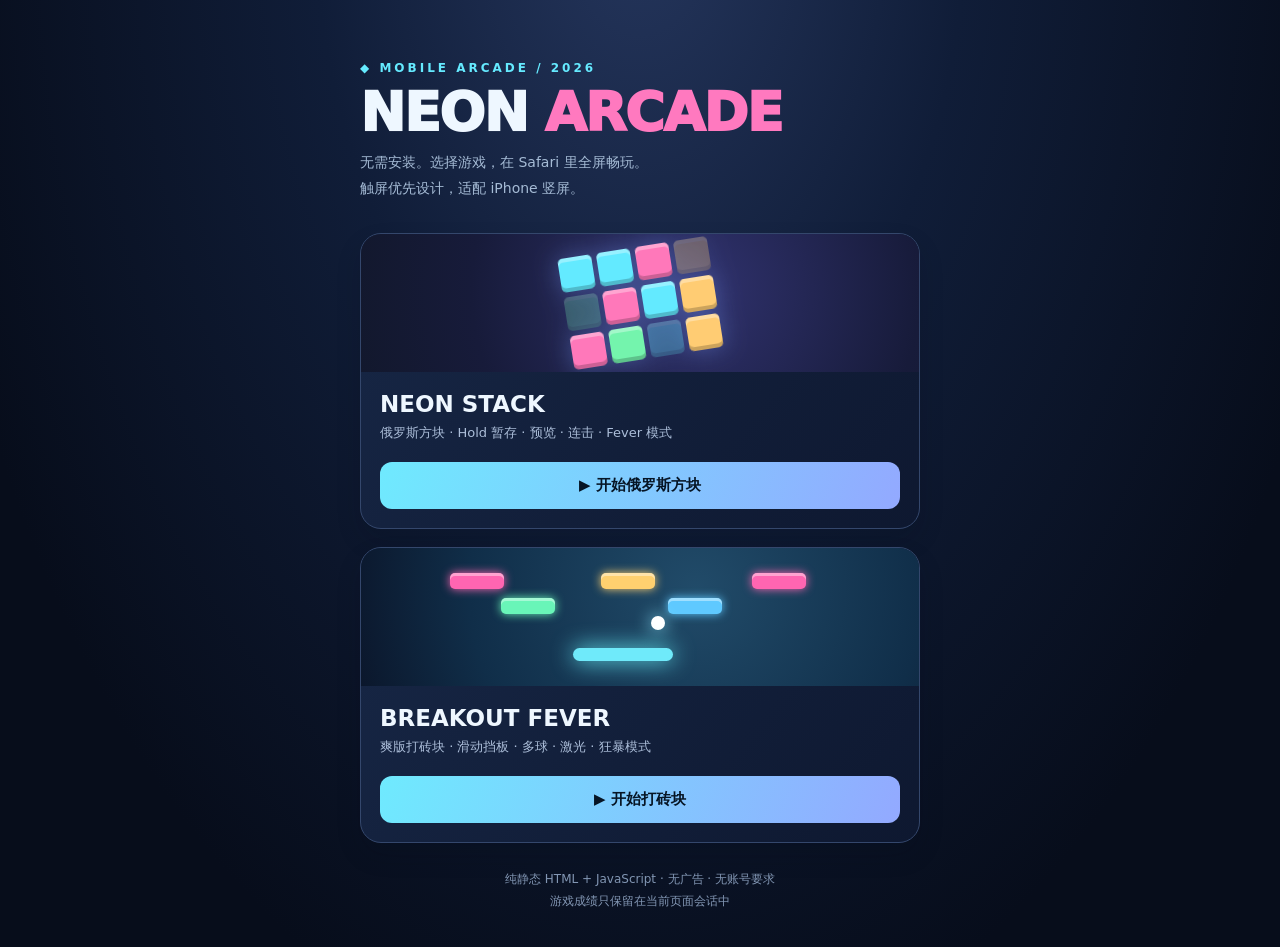
==== index.html @ 748b2497 "Add index.html to NEON ARCADE" ====
<!doctype html>
<html lang="zh-CN">
<head>
<meta charset="utf-8">
<meta name="viewport" content="width=device-width, initial-scale=1, viewport-fit=cover">
<meta name="theme-color" content="#0c1428">
<title>NEON ARCADE · 掌上游乐场</title>
<style>
:root{color-scheme:dark;font-family:system-ui,-apple-system,"PingFang SC",sans-serif}
*{box-sizing:border-box}html{min-height:100%;background:#070d1b}body{margin:0;color:#eef7ff;background:radial-gradient(ellipse at 50% -10%,#25365d 0,#101d38 36%,#070d1b 80%);min-height:100dvh}
main{max-width:600px;margin:0 auto;padding:max(27px,env(safe-area-inset-top)) 20px max(35px,env(safe-area-inset-bottom))}
.overline{font-size:12px;letter-spacing:3px;color:#65eaff;font-weight:800}.header{margin:34px 0 32px}.header h1{margin:8px 0 8px;font-size:clamp(36px,10vw,54px);font-weight:950;letter-spacing:-1.5px;line-height:1.1}.header h1 span{color:#ff79bf}.header p{color:#a5bbd5;font-size:14px;line-height:1.8;margin:0}
.grid{display:grid;gap:18px}.card{background:linear-gradient(130deg,#172746,#0e1830);border:1px solid #34476c;border-radius:21px;overflow:hidden;box-shadow:0 12px 25px #060b1926}.art{height:138px;display:flex;align-items:center;justify-content:center;position:relative;overflow:hidden}.art.tetris{background:radial-gradient(circle at 60% 40%,#30326e,#171b3a 65%,#12182d)}.art.breakout{background:radial-gradient(circle at 60% 30%,#214b69,#102e49 65%,#0b172c)}.bricks{display:grid;grid-template-columns:repeat(4,34px);grid-auto-rows:34px;gap:5px;transform:rotate(-9deg);filter:drop-shadow(0 0 12px #799afa66)}.bricks i{display:block;border-radius:5px;box-shadow:inset 0 4px #ffffff55,inset 0 -4px #00000033;background:#63eaff}.bricks i:nth-child(3n){background:#ff78ba}.bricks i:nth-child(4n){background:#ffcc73}.bricks i:nth-child(5n){background:#74f4ad}.art.breakout .tile{position:absolute;height:16px;width:54px;border-radius:5px;box-shadow:0 0 10px currentColor,inset 0 3px #ffffff66}.art.breakout .paddle{position:absolute;bottom:25px;left:38%;width:100px;height:13px;background:#6feafa;border-radius:12px;box-shadow:0 0 22px #68eff9}.art.breakout .ball{position:absolute;left:52%;bottom:56px;width:14px;height:14px;border-radius:50%;background:white;box-shadow:0 0 17px #8ee9ff}
.body{padding:19px}.body h2{font-size:23px;margin:0 0 5px}.body p{font-size:13px;color:#acbed9;margin:0 0 18px;line-height:1.7}a.play{display:block;text-align:center;text-decoration:none;color:#061525;background:linear-gradient(110deg,#6feafe,#93a9ff);font-weight:900;border-radius:12px;padding:14px;font-size:15px;touch-action:manipulation}a.play:focus-visible{outline:3px solid #ffcc66;outline-offset:3px}.footer{margin-top:26px;color:#8296b3;font-size:12px;text-align:center;line-height:1.8}
</style>
</head>
<body><main>
<header class="header"><div class="overline">◆ MOBILE ARCADE / 2026</div><h1>NEON <span>ARCADE</span></h1><p>无需安装。选择游戏，在 Safari 里全屏畅玩。<br>触屏优先设计，适配 iPhone 竖屏。</p></header>
<div class="grid">
  <section class="card"><div class="art tetris" aria-hidden="true"><div class="bricks"><i></i><i></i><i></i><i style="opacity:.3"></i><i style="opacity:.25"></i><i></i><i></i><i></i><i></i><i></i><i style="opacity:.3"></i><i></i></div></div><div class="body"><h2>NEON STACK</h2><p>俄罗斯方块 · Hold 暂存 · 预览 · 连击 · Fever 模式</p><a class="play" href="tetris.html">▶ 开始俄罗斯方块</a></div></section>
  <section class="card"><div class="art breakout" aria-hidden="true"><div class="tile" style="top:25px;left:16%;background:#ff65b1;color:#ff65b1"></div><div class="tile" style="top:25px;left:43%;background:#ffd06f;color:#ffd06f"></div><div class="tile" style="top:25px;left:70%;background:#ff65b1;color:#ff65b1"></div><div class="tile" style="top:50px;left:25%;background:#69f5b8;color:#69f5b8"></div><div class="tile" style="top:50px;left:55%;background:#5fc9ff;color:#5fc9ff"></div><div class="ball"></div><div class="paddle"></div></div><div class="body"><h2>BREAKOUT FEVER</h2><p>爽版打砖块 · 滑动挡板 · 多球 · 激光 · 狂暴模式</p><a class="play" href="breakout.html">▶ 开始打砖块</a></div></section>
</div>
<footer class="footer">纯静态 HTML + JavaScript · 无广告 · 无账号要求<br>游戏成绩只保留在当前页面会话中</footer>
</main></body></html>
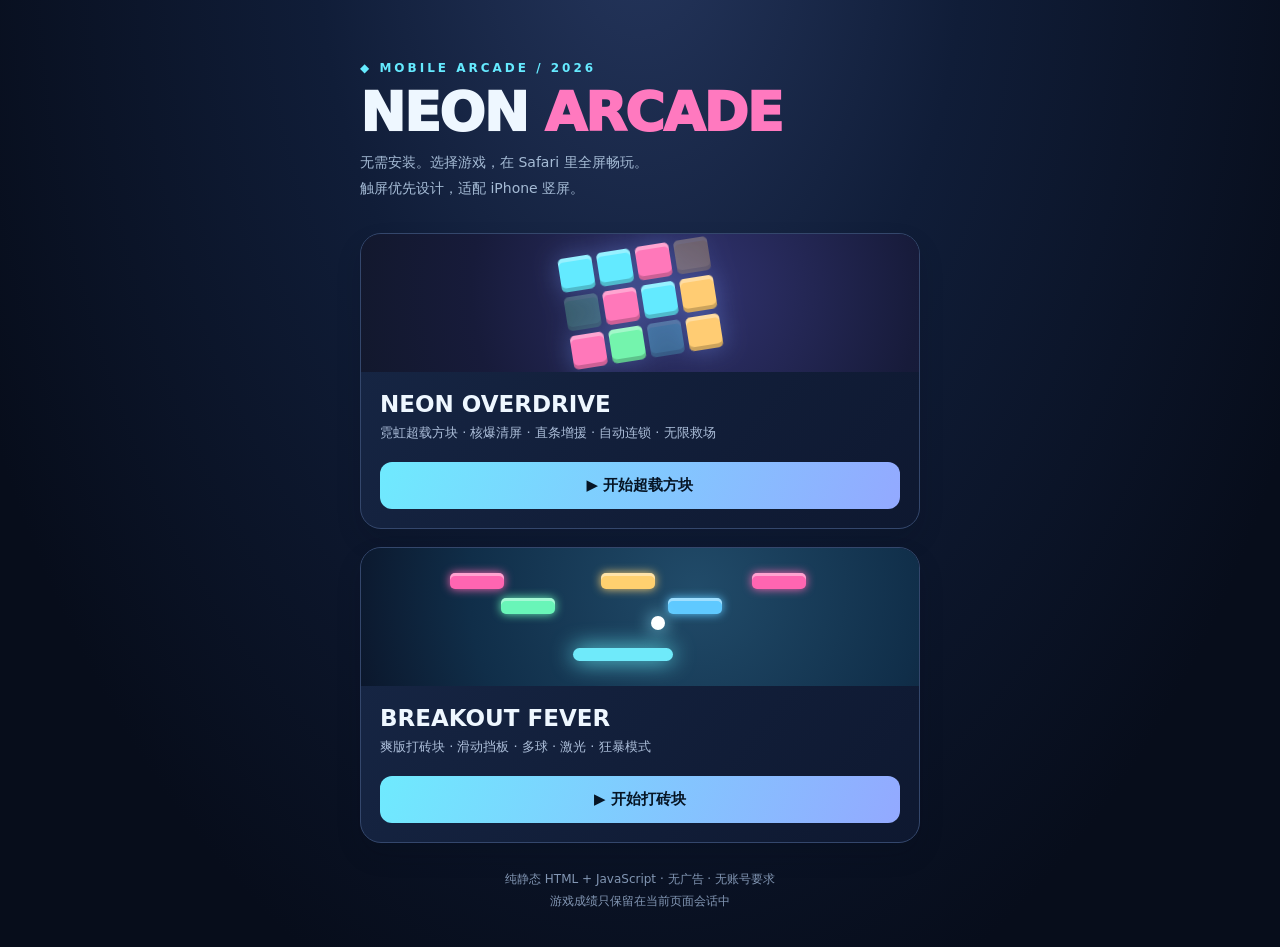
==== commit da6263be: "Update arcade lobby for NEON OVERDRIVE" ====
--- a/index.html
+++ b/index.html
@@ -17,7 +17,7 @@
 <body><main>
 <header class="header"><div class="overline">◆ MOBILE ARCADE / 2026</div><h1>NEON <span>ARCADE</span></h1><p>无需安装。选择游戏，在 Safari 里全屏畅玩。<br>触屏优先设计，适配 iPhone 竖屏。</p></header>
 <div class="grid">
-  <section class="card"><div class="art tetris" aria-hidden="true"><div class="bricks"><i></i><i></i><i></i><i style="opacity:.3"></i><i style="opacity:.25"></i><i></i><i></i><i></i><i></i><i></i><i style="opacity:.3"></i><i></i></div></div><div class="body"><h2>NEON STACK</h2><p>俄罗斯方块 · Hold 暂存 · 预览 · 连击 · Fever 模式</p><a class="play" href="tetris.html">▶ 开始俄罗斯方块</a></div></section>
+  <section class="card"><div class="art tetris" aria-hidden="true"><div class="bricks"><i></i><i></i><i></i><i style="opacity:.3"></i><i style="opacity:.25"></i><i></i><i></i><i></i><i></i><i></i><i style="opacity:.3"></i><i></i></div></div><div class="body"><h2>NEON OVERDRIVE</h2><p>霓虹超载方块 · 核爆清屏 · 直条增援 · 自动连锁 · 无限救场</p><a class="play" href="tetris.html">▶ 开始超载方块</a></div></section>
   <section class="card"><div class="art breakout" aria-hidden="true"><div class="tile" style="top:25px;left:16%;background:#ff65b1;color:#ff65b1"></div><div class="tile" style="top:25px;left:43%;background:#ffd06f;color:#ffd06f"></div><div class="tile" style="top:25px;left:70%;background:#ff65b1;color:#ff65b1"></div><div class="tile" style="top:50px;left:25%;background:#69f5b8;color:#69f5b8"></div><div class="tile" style="top:50px;left:55%;background:#5fc9ff;color:#5fc9ff"></div><div class="ball"></div><div class="paddle"></div></div><div class="body"><h2>BREAKOUT FEVER</h2><p>爽版打砖块 · 滑动挡板 · 多球 · 激光 · 狂暴模式</p><a class="play" href="breakout.html">▶ 开始打砖块</a></div></section>
 </div>
 <footer class="footer">纯静态 HTML + JavaScript · 无广告 · 无账号要求<br>游戏成绩只保留在当前页面会话中</footer>
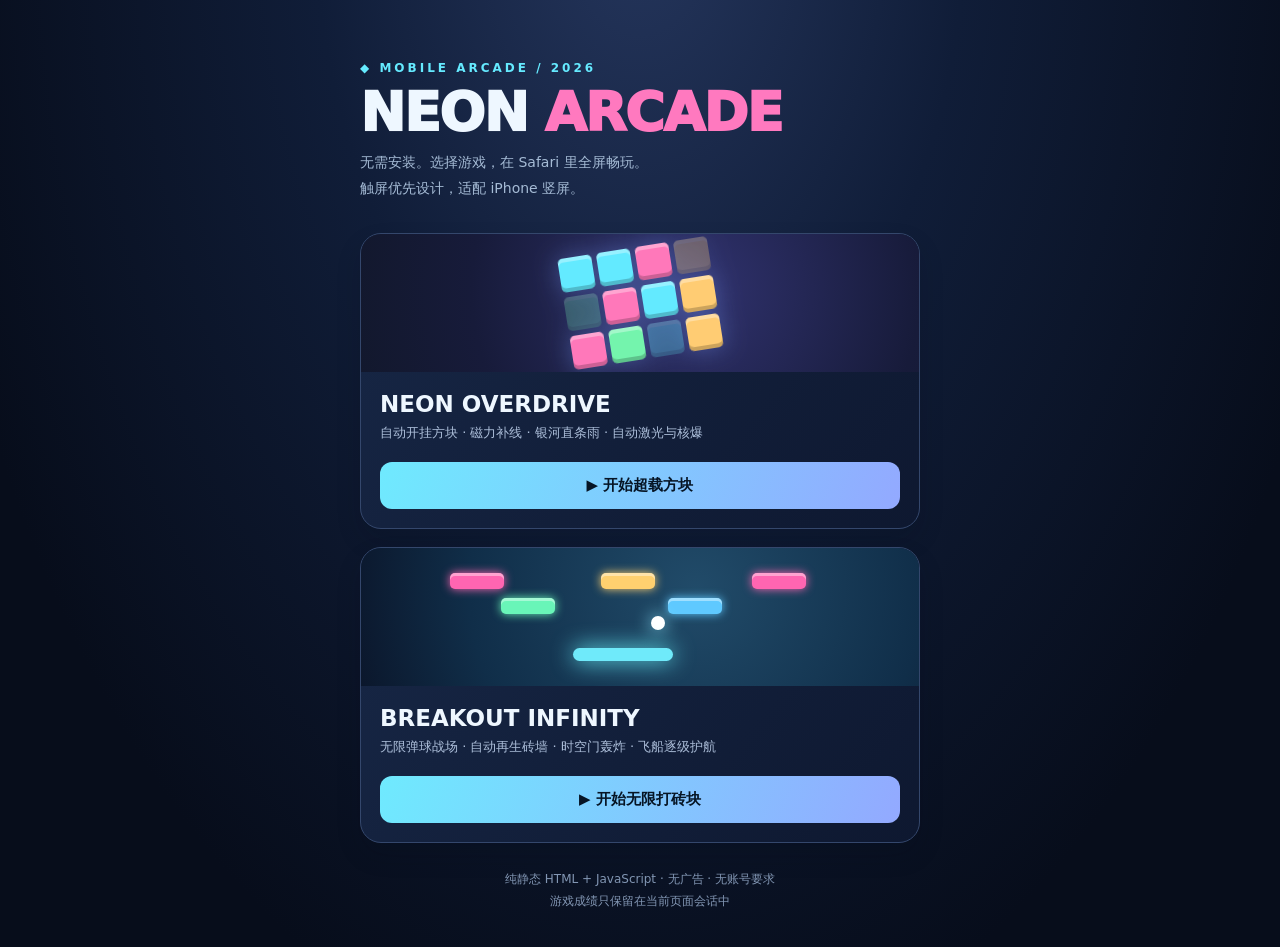
==== commit e04eb5bd: "Update arcade lobby for passive Overdrive and endless pinball fleet" ====
--- a/index.html
+++ b/index.html
@@ -17,8 +17,8 @@
 <body><main>
 <header class="header"><div class="overline">◆ MOBILE ARCADE / 2026</div><h1>NEON <span>ARCADE</span></h1><p>无需安装。选择游戏，在 Safari 里全屏畅玩。<br>触屏优先设计，适配 iPhone 竖屏。</p></header>
 <div class="grid">
-  <section class="card"><div class="art tetris" aria-hidden="true"><div class="bricks"><i></i><i></i><i></i><i style="opacity:.3"></i><i style="opacity:.25"></i><i></i><i></i><i></i><i></i><i></i><i style="opacity:.3"></i><i></i></div></div><div class="body"><h2>NEON OVERDRIVE</h2><p>霓虹超载方块 · 核爆清屏 · 直条增援 · 自动连锁 · 无限救场</p><a class="play" href="tetris.html">▶ 开始超载方块</a></div></section>
-  <section class="card"><div class="art breakout" aria-hidden="true"><div class="tile" style="top:25px;left:16%;background:#ff65b1;color:#ff65b1"></div><div class="tile" style="top:25px;left:43%;background:#ffd06f;color:#ffd06f"></div><div class="tile" style="top:25px;left:70%;background:#ff65b1;color:#ff65b1"></div><div class="tile" style="top:50px;left:25%;background:#69f5b8;color:#69f5b8"></div><div class="tile" style="top:50px;left:55%;background:#5fc9ff;color:#5fc9ff"></div><div class="ball"></div><div class="paddle"></div></div><div class="body"><h2>BREAKOUT FEVER</h2><p>爽版打砖块 · 滑动挡板 · 多球 · 激光 · 狂暴模式</p><a class="play" href="breakout.html">▶ 开始打砖块</a></div></section>
+  <section class="card"><div class="art tetris" aria-hidden="true"><div class="bricks"><i></i><i></i><i></i><i style="opacity:.3"></i><i style="opacity:.25"></i><i></i><i></i><i></i><i></i><i></i><i style="opacity:.3"></i><i></i></div></div><div class="body"><h2>NEON OVERDRIVE</h2><p>自动开挂方块 · 磁力补线 · 银河直条雨 · 自动激光与核爆</p><a class="play" href="tetris.html">▶ 开始超载方块</a></div></section>
+  <section class="card"><div class="art breakout" aria-hidden="true"><div class="tile" style="top:25px;left:16%;background:#ff65b1;color:#ff65b1"></div><div class="tile" style="top:25px;left:43%;background:#ffd06f;color:#ffd06f"></div><div class="tile" style="top:25px;left:70%;background:#ff65b1;color:#ff65b1"></div><div class="tile" style="top:50px;left:25%;background:#69f5b8;color:#69f5b8"></div><div class="tile" style="top:50px;left:55%;background:#5fc9ff;color:#5fc9ff"></div><div class="ball"></div><div class="paddle"></div></div><div class="body"><h2>BREAKOUT INFINITY</h2><p>无限弹球战场 · 自动再生砖墙 · 时空门轰炸 · 飞船逐级护航</p><a class="play" href="breakout.html">▶ 开始无限打砖块</a></div></section>
 </div>
 <footer class="footer">纯静态 HTML + JavaScript · 无广告 · 无账号要求<br>游戏成绩只保留在当前页面会话中</footer>
 </main></body></html>
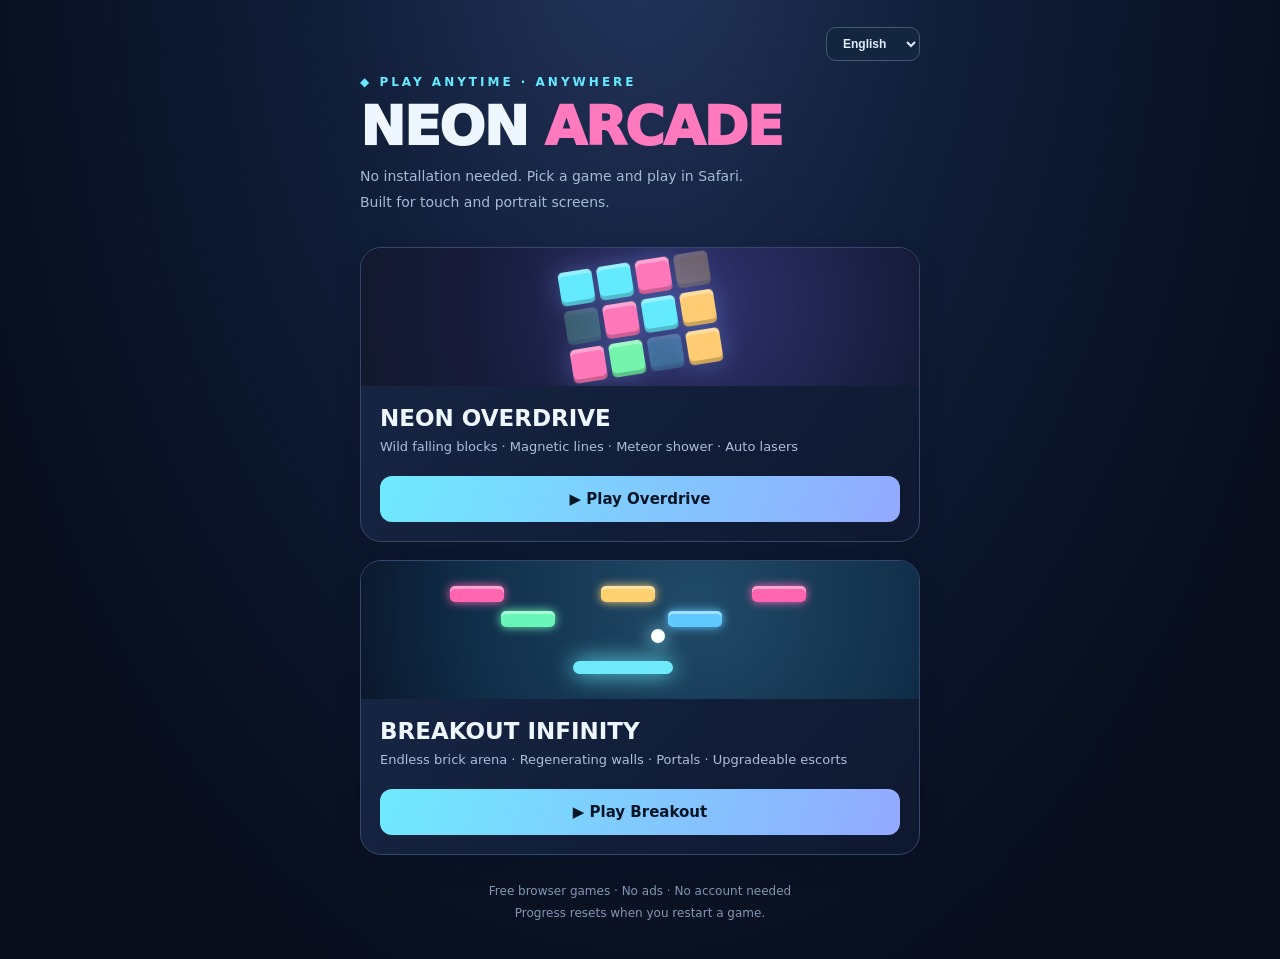
==== commit 3732baf8: "Add English-first Japanese and Chinese switching to arcade lobby" ====
--- a/index.html
+++ b/index.html
@@ -1,24 +1,24 @@
 <!doctype html>
-<html lang="zh-CN">
+<html lang="en">
 <head>
 <meta charset="utf-8">
 <meta name="viewport" content="width=device-width, initial-scale=1, viewport-fit=cover">
 <meta name="theme-color" content="#0c1428">
-<title>NEON ARCADE · 掌上游乐场</title>
+<title>NEON ARCADE</title>
 <style>
 :root{color-scheme:dark;font-family:system-ui,-apple-system,"PingFang SC",sans-serif}
 *{box-sizing:border-box}html{min-height:100%;background:#070d1b}body{margin:0;color:#eef7ff;background:radial-gradient(ellipse at 50% -10%,#25365d 0,#101d38 36%,#070d1b 80%);min-height:100dvh}
 main{max-width:600px;margin:0 auto;padding:max(27px,env(safe-area-inset-top)) 20px max(35px,env(safe-area-inset-bottom))}
-.overline{font-size:12px;letter-spacing:3px;color:#65eaff;font-weight:800}.header{margin:34px 0 32px}.header h1{margin:8px 0 8px;font-size:clamp(36px,10vw,54px);font-weight:950;letter-spacing:-1.5px;line-height:1.1}.header h1 span{color:#ff79bf}.header p{color:#a5bbd5;font-size:14px;line-height:1.8;margin:0}
+.overline{font-size:12px;letter-spacing:3px;color:#65eaff;font-weight:800}.header{margin:14px 0 32px}.header h1{margin:8px 0 8px;font-size:clamp(36px,10vw,54px);font-weight:950;letter-spacing:-1.5px;line-height:1.1}.header h1 span{color:#ff79bf}.header p{color:#a5bbd5;font-size:14px;line-height:1.8;margin:0}
 .grid{display:grid;gap:18px}.card{background:linear-gradient(130deg,#172746,#0e1830);border:1px solid #34476c;border-radius:21px;overflow:hidden;box-shadow:0 12px 25px #060b1926}.art{height:138px;display:flex;align-items:center;justify-content:center;position:relative;overflow:hidden}.art.tetris{background:radial-gradient(circle at 60% 40%,#30326e,#171b3a 65%,#12182d)}.art.breakout{background:radial-gradient(circle at 60% 30%,#214b69,#102e49 65%,#0b172c)}.bricks{display:grid;grid-template-columns:repeat(4,34px);grid-auto-rows:34px;gap:5px;transform:rotate(-9deg);filter:drop-shadow(0 0 12px #799afa66)}.bricks i{display:block;border-radius:5px;box-shadow:inset 0 4px #ffffff55,inset 0 -4px #00000033;background:#63eaff}.bricks i:nth-child(3n){background:#ff78ba}.bricks i:nth-child(4n){background:#ffcc73}.bricks i:nth-child(5n){background:#74f4ad}.art.breakout .tile{position:absolute;height:16px;width:54px;border-radius:5px;box-shadow:0 0 10px currentColor,inset 0 3px #ffffff66}.art.breakout .paddle{position:absolute;bottom:25px;left:38%;width:100px;height:13px;background:#6feafa;border-radius:12px;box-shadow:0 0 22px #68eff9}.art.breakout .ball{position:absolute;left:52%;bottom:56px;width:14px;height:14px;border-radius:50%;background:white;box-shadow:0 0 17px #8ee9ff}
 .body{padding:19px}.body h2{font-size:23px;margin:0 0 5px}.body p{font-size:13px;color:#acbed9;margin:0 0 18px;line-height:1.7}a.play{display:block;text-align:center;text-decoration:none;color:#061525;background:linear-gradient(110deg,#6feafe,#93a9ff);font-weight:900;border-radius:12px;padding:14px;font-size:15px;touch-action:manipulation}a.play:focus-visible{outline:3px solid #ffcc66;outline-offset:3px}.footer{margin-top:26px;color:#8296b3;font-size:12px;text-align:center;line-height:1.8}
-</style>
+.language-bar{display:flex;justify-content:flex-end}.language-bar select{color:#dcefff;background:#14253f;border:1px solid #435777;border-radius:10px;font-size:12px;font-weight:700;padding:8px 12px;max-width:160px}</style>
 </head>
-<body><main>
-<header class="header"><div class="overline">◆ MOBILE ARCADE / 2026</div><h1>NEON <span>ARCADE</span></h1><p>无需安装。选择游戏，在 Safari 里全屏畅玩。<br>触屏优先设计，适配 iPhone 竖屏。</p></header>
+<body><main><div class="language-bar"><select id="arcade-language" aria-label="Language"><option value="en">English</option><option value="zh-CN">简体中文</option><option value="ja">日本語</option></select></div>
+<header class="header"><div class="overline">◆ PLAY ANYTIME · ANYWHERE</div><h1>NEON <span>ARCADE</span></h1><p data-i18n="无需安装。选择游戏，在 Safari 里全屏畅玩。<br>触屏优先设计，适配 iPhone 竖屏。" data-i18n-html>No installation needed. Pick a game and play in Safari.<br>Built for touch and portrait screens.</p></header>
 <div class="grid">
-  <section class="card"><div class="art tetris" aria-hidden="true"><div class="bricks"><i></i><i></i><i></i><i style="opacity:.3"></i><i style="opacity:.25"></i><i></i><i></i><i></i><i></i><i></i><i style="opacity:.3"></i><i></i></div></div><div class="body"><h2>NEON OVERDRIVE</h2><p>自动开挂方块 · 磁力补线 · 银河直条雨 · 自动激光与核爆</p><a class="play" href="tetris.html">▶ 开始超载方块</a></div></section>
-  <section class="card"><div class="art breakout" aria-hidden="true"><div class="tile" style="top:25px;left:16%;background:#ff65b1;color:#ff65b1"></div><div class="tile" style="top:25px;left:43%;background:#ffd06f;color:#ffd06f"></div><div class="tile" style="top:25px;left:70%;background:#ff65b1;color:#ff65b1"></div><div class="tile" style="top:50px;left:25%;background:#69f5b8;color:#69f5b8"></div><div class="tile" style="top:50px;left:55%;background:#5fc9ff;color:#5fc9ff"></div><div class="ball"></div><div class="paddle"></div></div><div class="body"><h2>BREAKOUT INFINITY</h2><p>无限弹球战场 · 自动再生砖墙 · 时空门轰炸 · 飞船逐级护航</p><a class="play" href="breakout.html">▶ 开始无限打砖块</a></div></section>
+  <section class="card"><div class="art tetris" aria-hidden="true"><div class="bricks"><i></i><i></i><i></i><i style="opacity:.3"></i><i style="opacity:.25"></i><i></i><i></i><i></i><i></i><i></i><i style="opacity:.3"></i><i></i></div></div><div class="body"><h2>NEON OVERDRIVE</h2><p data-i18n="自动开挂方块 · 磁力补线 · 银河直条雨 · 自动激光与核爆">Wild falling blocks · Magnetic lines · Meteor shower · Auto lasers</p><a class="play" href="tetris.html" data-i18n="▶ 开始超载方块">▶ Play Overdrive</a></div></section>
+  <section class="card"><div class="art breakout" aria-hidden="true"><div class="tile" style="top:25px;left:16%;background:#ff65b1;color:#ff65b1"></div><div class="tile" style="top:25px;left:43%;background:#ffd06f;color:#ffd06f"></div><div class="tile" style="top:25px;left:70%;background:#ff65b1;color:#ff65b1"></div><div class="tile" style="top:50px;left:25%;background:#69f5b8;color:#69f5b8"></div><div class="tile" style="top:50px;left:55%;background:#5fc9ff;color:#5fc9ff"></div><div class="ball"></div><div class="paddle"></div></div><div class="body"><h2>BREAKOUT INFINITY</h2><p data-i18n="无限弹球战场 · 自动再生砖墙 · 时空门轰炸 · 飞船逐级护航">Endless brick arena · Regenerating walls · Portals · Upgradeable escorts</p><a class="play" href="breakout.html" data-i18n="▶ 开始无限打砖块">▶ Play Breakout</a></div></section>
 </div>
-<footer class="footer">纯静态 HTML + JavaScript · 无广告 · 无账号要求<br>游戏成绩只保留在当前页面会话中</footer>
-</main></body></html>+<footer class="footer" data-i18n="纯静态 HTML + JavaScript · 无广告 · 无账号要求<br>游戏成绩只保留在当前页面会话中" data-i18n-html>Free browser games · No ads · No account needed<br>Progress resets when you restart a game.</footer>
+</main><script src="locale.js"></script><script>ArcadeLang.attach();</script></body></html>
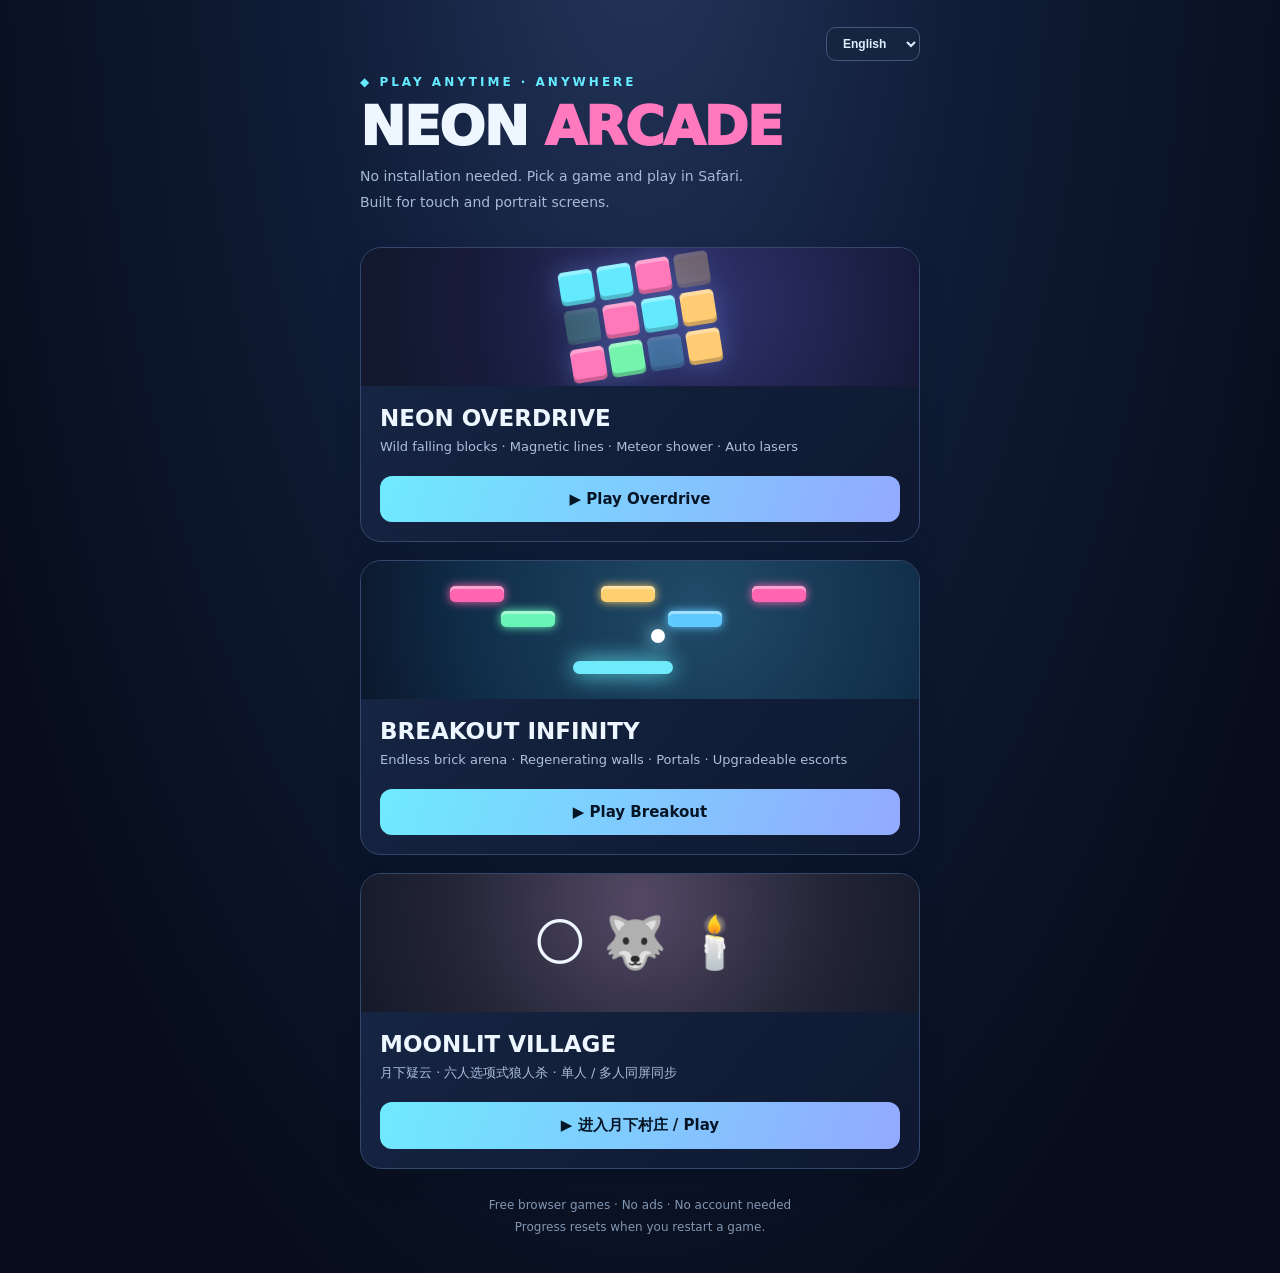
==== commit 9b7d8ced: "Add Moonlit Village multiplayer game to Neon Arcade homepage" ====
--- a/index.html
+++ b/index.html
@@ -19,6 +19,7 @@
 <div class="grid">
   <section class="card"><div class="art tetris" aria-hidden="true"><div class="bricks"><i></i><i></i><i></i><i style="opacity:.3"></i><i style="opacity:.25"></i><i></i><i></i><i></i><i></i><i></i><i style="opacity:.3"></i><i></i></div></div><div class="body"><h2>NEON OVERDRIVE</h2><p data-i18n="自动开挂方块 · 磁力补线 · 银河直条雨 · 自动激光与核爆">Wild falling blocks · Magnetic lines · Meteor shower · Auto lasers</p><a class="play" href="tetris.html" data-i18n="▶ 开始超载方块">▶ Play Overdrive</a></div></section>
   <section class="card"><div class="art breakout" aria-hidden="true"><div class="tile" style="top:25px;left:16%;background:#ff65b1;color:#ff65b1"></div><div class="tile" style="top:25px;left:43%;background:#ffd06f;color:#ffd06f"></div><div class="tile" style="top:25px;left:70%;background:#ff65b1;color:#ff65b1"></div><div class="tile" style="top:50px;left:25%;background:#69f5b8;color:#69f5b8"></div><div class="tile" style="top:50px;left:55%;background:#5fc9ff;color:#5fc9ff"></div><div class="ball"></div><div class="paddle"></div></div><div class="body"><h2>BREAKOUT INFINITY</h2><p data-i18n="无限弹球战场 · 自动再生砖墙 · 时空门轰炸 · 飞船逐级护航">Endless brick arena · Regenerating walls · Portals · Upgradeable escorts</p><a class="play" href="breakout.html" data-i18n="▶ 开始无限打砖块">▶ Play Breakout</a></div></section>
+  <section class="card"><div class="art" style="background:radial-gradient(circle at 50% 20%,#544965,#252638 60%,#141928);font-size:51px" aria-hidden="true">🌕 🐺 🕯️</div><div class="body"><h2>MOONLIT VILLAGE</h2><p>月下疑云 · 六人选项式狼人杀 · 单人 / 多人同屏同步</p><a class="play" href="moonlit-village/">▶ 进入月下村庄 / Play</a></div></section>
 </div>
 <footer class="footer" data-i18n="纯静态 HTML + JavaScript · 无广告 · 无账号要求<br>游戏成绩只保留在当前页面会话中" data-i18n-html>Free browser games · No ads · No account needed<br>Progress resets when you restart a game.</footer>
 </main><script src="locale.js"></script><script>ArcadeLang.attach();</script></body></html>
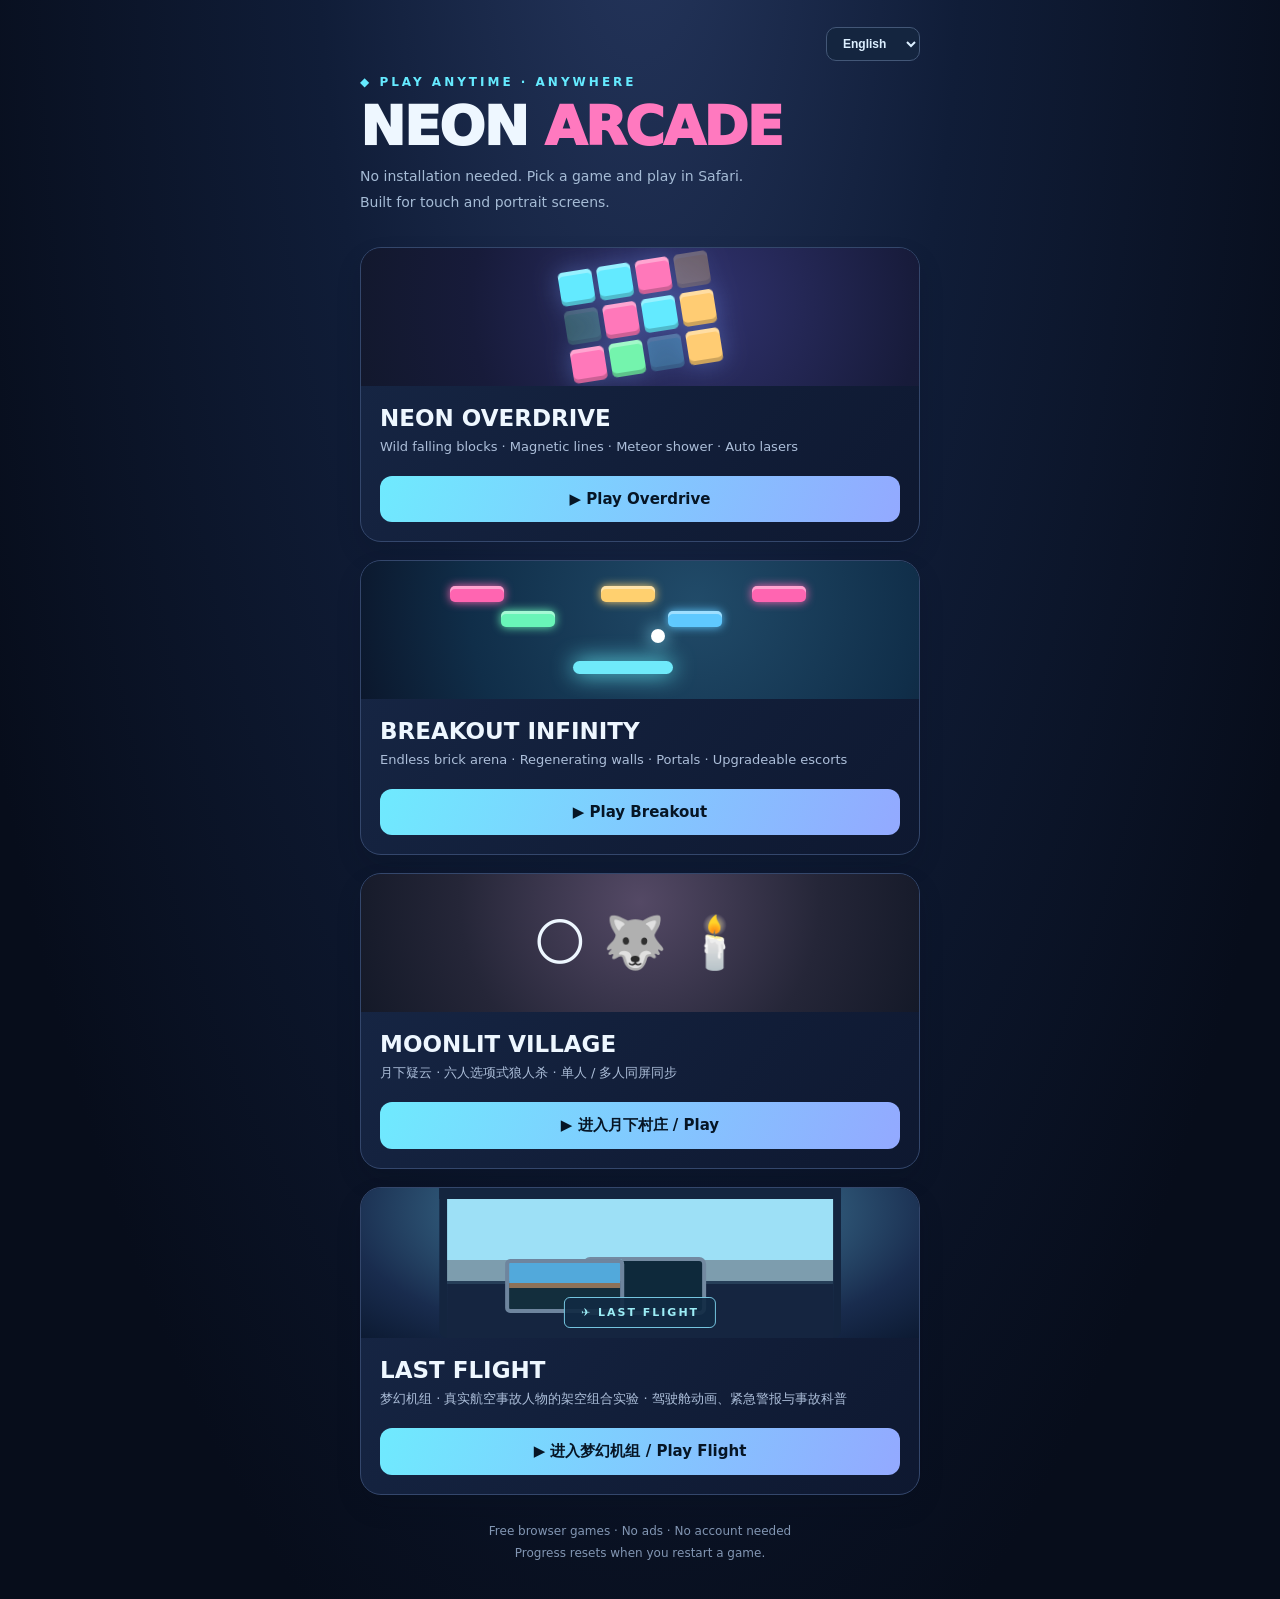
==== commit 4c5abd84: "feat: add Last Flight to Neon Arcade launcher" ====
--- a/index.html
+++ b/index.html
@@ -20,6 +20,7 @@
   <section class="card"><div class="art tetris" aria-hidden="true"><div class="bricks"><i></i><i></i><i></i><i style="opacity:.3"></i><i style="opacity:.25"></i><i></i><i></i><i></i><i></i><i></i><i style="opacity:.3"></i><i></i></div></div><div class="body"><h2>NEON OVERDRIVE</h2><p data-i18n="自动开挂方块 · 磁力补线 · 银河直条雨 · 自动激光与核爆">Wild falling blocks · Magnetic lines · Meteor shower · Auto lasers</p><a class="play" href="tetris.html" data-i18n="▶ 开始超载方块">▶ Play Overdrive</a></div></section>
   <section class="card"><div class="art breakout" aria-hidden="true"><div class="tile" style="top:25px;left:16%;background:#ff65b1;color:#ff65b1"></div><div class="tile" style="top:25px;left:43%;background:#ffd06f;color:#ffd06f"></div><div class="tile" style="top:25px;left:70%;background:#ff65b1;color:#ff65b1"></div><div class="tile" style="top:50px;left:25%;background:#69f5b8;color:#69f5b8"></div><div class="tile" style="top:50px;left:55%;background:#5fc9ff;color:#5fc9ff"></div><div class="ball"></div><div class="paddle"></div></div><div class="body"><h2>BREAKOUT INFINITY</h2><p data-i18n="无限弹球战场 · 自动再生砖墙 · 时空门轰炸 · 飞船逐级护航">Endless brick arena · Regenerating walls · Portals · Upgradeable escorts</p><a class="play" href="breakout.html" data-i18n="▶ 开始无限打砖块">▶ Play Breakout</a></div></section>
   <section class="card"><div class="art" style="background:radial-gradient(circle at 50% 20%,#544965,#252638 60%,#141928);font-size:51px" aria-hidden="true">🌕 🐺 🕯️</div><div class="body"><h2>MOONLIT VILLAGE</h2><p>月下疑云 · 六人选项式狼人杀 · 单人 / 多人同屏同步</p><a class="play" href="moonlit-village/">▶ 进入月下村庄 / Play</a></div></section>
+  <section class="card"><div class="art" style="background:radial-gradient(ellipse at 50% 15%,#8dcbe4 0%,#386a89 35%,#192c4e 75%,#0c1a32);height:150px;position:relative;overflow:hidden" aria-hidden="true"><div style="position:absolute;top:0;left:50%;transform:translateX(-50%);width:72%;height:100%;border-left:8px solid #14253f;border-right:8px solid #14253f;border-top:11px solid #14253f;background:linear-gradient(#9de0f6 0 44%,#7d9dae 44% 59%,#263e58 59% 61%,#152540 61%);border-radius:0 0 8px 8px"><div style="position:absolute;bottom:18%;left:15%;height:39%;width:31%;border:4px solid #6e859e;border-radius:5px;background:linear-gradient(#52a9db 0 44%,#8d7259 44% 54%,#132e3d 54%);box-shadow:80px 0 0 -2px #0e293b,80px 0 0 2px #738aa1"></div></div><div style="position:absolute;bottom:10px;left:50%;transform:translateX(-50%);background:#112a44e8;color:#9cedf6;font-size:11px;letter-spacing:2px;font-weight:900;padding:8px 16px;border:1px solid #74c4df;border-radius:6px;white-space:nowrap">✈ LAST FLIGHT</div></div><div class="body"><h2>LAST FLIGHT</h2><p>梦幻机组 · 真实航空事故人物的架空组合实验 · 驾驶舱动画、紧急警报与事故科普</p><a class="play" href="last-flight/">▶ 进入梦幻机组 / Play Flight</a></div></section>
 </div>
 <footer class="footer" data-i18n="纯静态 HTML + JavaScript · 无广告 · 无账号要求<br>游戏成绩只保留在当前页面会话中" data-i18n-html>Free browser games · No ads · No account needed<br>Progress resets when you restart a game.</footer>
 </main><script src="locale.js"></script><script>ArcadeLang.attach();</script></body></html>
